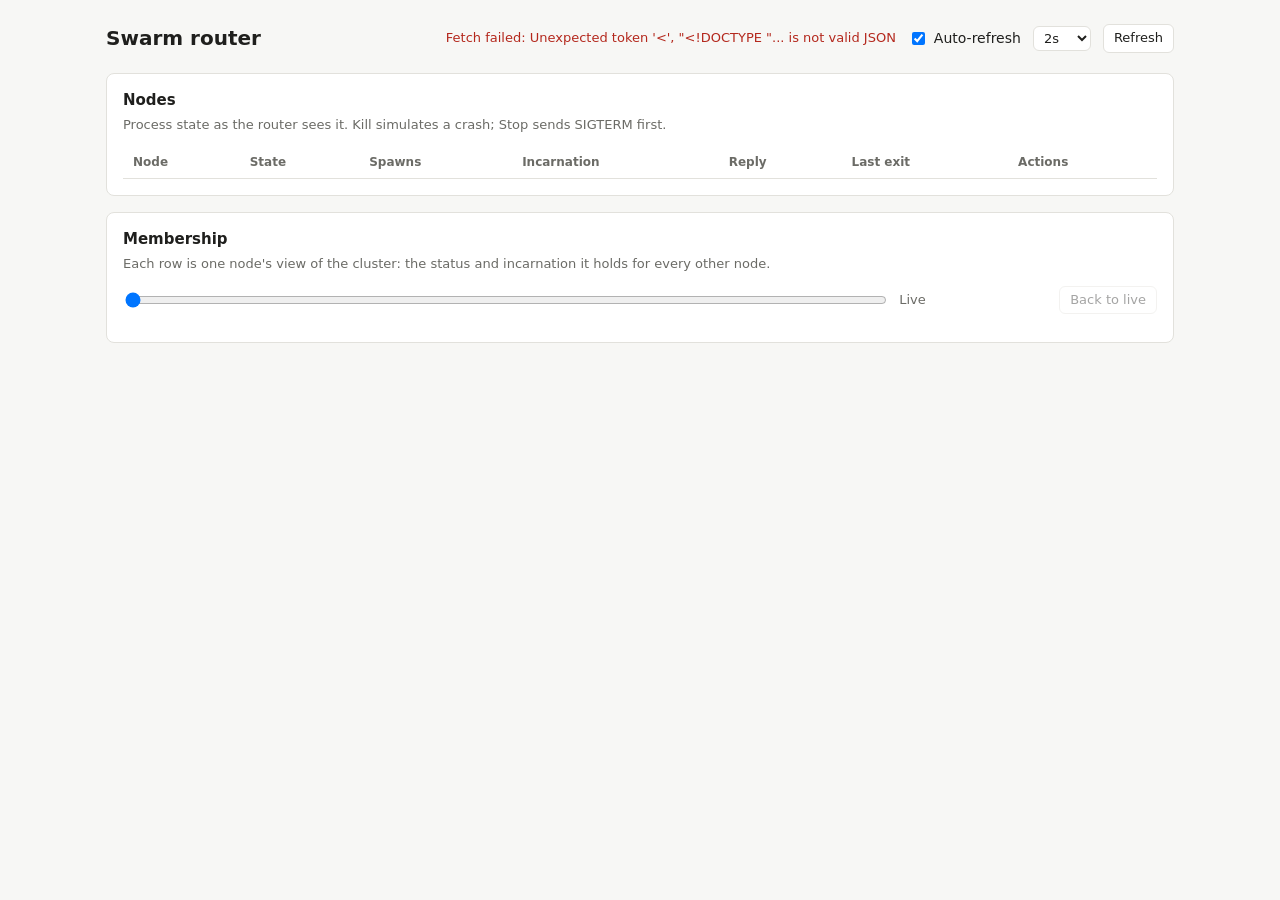
==== router/assets/admin.html @ 6a8c64b1 "Add router admin UI GET / serves a self-contained page, embedded with include_str!, that lists each " ====
<!doctype html>
<html lang="en">
<head>
<meta charset="utf-8">
<meta name="viewport" content="width=device-width, initial-scale=1">
<title>Swarm Router</title>
<style>
  :root {
    --bg: #f7f7f5;
    --surface: #ffffff;
    --text: #1f1f1d;
    --muted: #6b6b66;
    --border: #e2e1dc;
    --accent: #2f6fd6;
    --alive-bg: #e3f3e1;
    --alive-fg: #1f6b2a;
    --suspected-bg: #fbf0d6;
    --suspected-fg: #8a5a00;
    --confirmed-bg: #fbe3e1;
    --confirmed-fg: #a1261b;
    --none-bg: #f0efec;
    --danger: #b4281d;
  }
  @media (prefers-color-scheme: dark) {
    :root {
      --bg: #161615;
      --surface: #1f1f1d;
      --text: #ecebe6;
      --muted: #9c9b95;
      --border: #34332f;
      --accent: #6b9ef0;
      --alive-bg: #1d3420;
      --alive-fg: #8fd49a;
      --suspected-bg: #3a2f14;
      --suspected-fg: #f0c463;
      --confirmed-bg: #3f1d1a;
      --confirmed-fg: #f19a90;
      --none-bg: #2a2926;
      --danger: #f08378;
    }
  }
  * { box-sizing: border-box; }
  body {
    margin: 0;
    background: var(--bg);
    color: var(--text);
    font: 14px/1.45 system-ui, -apple-system, "Segoe UI", sans-serif;
  }
  main { max-width: 1100px; margin: 0 auto; padding: 24px 16px 48px; }
  header { display: flex; flex-wrap: wrap; align-items: center; gap: 12px; margin-bottom: 20px; }
  h1 { font-size: 20px; margin: 0; margin-right: auto; }
  h2 { font-size: 15px; margin: 0 0 4px; }
  .hint { color: var(--muted); margin: 0 0 12px; font-size: 13px; }
  section {
    background: var(--surface);
    border: 1px solid var(--border);
    border-radius: 8px;
    padding: 16px;
    margin-bottom: 16px;
  }
  .scroll { overflow-x: auto; }
  table { border-collapse: collapse; width: 100%; }
  th, td { text-align: left; padding: 7px 10px; border-bottom: 1px solid var(--border); white-space: nowrap; }
  th { font-weight: 600; color: var(--muted); font-size: 12px; }
  tr:last-child td { border-bottom: none; }
  .mono { font-family: ui-monospace, SFMono-Regular, Menlo, monospace; font-size: 13px; }
  .muted { color: var(--muted); }
  .badge { display: inline-block; padding: 1px 8px; border-radius: 10px; font-size: 12px; font-weight: 600; }
  .ready, .ALIVE { background: var(--alive-bg); color: var(--alive-fg); }
  .spawned, .SUSPECTED { background: var(--suspected-bg); color: var(--suspected-fg); }
  .exited, .CONFIRMED { background: var(--confirmed-bg); color: var(--confirmed-fg); }
  .unknown { background: var(--none-bg); color: var(--muted); }
  button {
    font: inherit;
    font-size: 13px;
    padding: 4px 10px;
    border-radius: 6px;
    border: 1px solid var(--border);
    background: var(--surface);
    color: var(--text);
    cursor: pointer;
  }
  button:hover:not(:disabled) { border-color: var(--accent); }
  button:disabled { opacity: 0.4; cursor: default; }
  button.danger { color: var(--danger); }
  .actions { display: flex; gap: 6px; }
  label { display: inline-flex; align-items: center; gap: 6px; }
  select { font: inherit; font-size: 13px; background: var(--surface); color: var(--text); border: 1px solid var(--border); border-radius: 6px; padding: 3px 6px; }
  #status { font-size: 13px; color: var(--muted); }
  #status.error { color: var(--danger); }
  .matrix td { text-align: center; }
  .matrix td:first-child, .matrix th:first-child { text-align: left; }
  .cell { display: inline-block; min-width: 90px; padding: 3px 6px; border-radius: 6px; font-size: 12px; }
  .cell small { opacity: 0.75; margin-left: 4px; }
  .self { border: 1px dashed var(--border); color: var(--muted); }
  .stale td:first-child::after { content: " (stale)"; color: var(--muted); font-weight: 400; }
  .history { display: flex; flex-wrap: wrap; align-items: center; gap: 10px; margin-bottom: 12px; }
  .history input[type=range] { flex: 1; min-width: 160px; }
  #viewing { font-size: 13px; color: var(--muted); min-width: 150px; }
</style>
</head>
<body>
<main>
  <header>
    <h1>Swarm router</h1>
    <span id="status">Loading…</span>
    <label><input type="checkbox" id="auto" checked> Auto-refresh</label>
    <select id="interval" aria-label="Refresh interval">
      <option value="1000">1s</option>
      <option value="2000" selected>2s</option>
      <option value="5000">5s</option>
      <option value="10000">10s</option>
    </select>
    <button id="refresh">Refresh</button>
  </header>

  <section>
    <h2>Nodes</h2>
    <p class="hint">Process state as the router sees it. Kill simulates a crash; Stop sends SIGTERM first.</p>
    <div class="scroll">
      <table>
        <thead>
          <tr><th>Node</th><th>State</th><th>Spawns</th><th>Incarnation</th><th>Reply</th><th>Last exit</th><th>Actions</th></tr>
        </thead>
        <tbody id="nodes"></tbody>
      </table>
    </div>
  </section>

  <section>
    <h2>Membership</h2>
    <p class="hint">Each row is one node's view of the cluster: the status and incarnation it holds for every other node.</p>
    <div class="history">
      <input type="range" id="scrubber" min="0" max="0" value="0" aria-label="Fetch history">
      <span id="viewing">Live</span>
      <button id="live" disabled>Back to live</button>
    </div>
    <div class="scroll">
      <table class="matrix">
        <thead id="matrix-head"></thead>
        <tbody id="matrix-body"></tbody>
      </table>
    </div>
  </section>
</main>

<script>
  // Fetches kept for the membership history. The router keeps only the latest
  // snapshot, so history lives here and is lost on reload.
  const MAX_HISTORY = 500;

  const history = [];
  let viewIndex = null; // null follows the latest fetch
  let fetching = false;
  let timer = null;

  const $ = (id) => document.getElementById(id);

  function el(tag, props = {}, ...children) {
    const node = document.createElement(tag);
    for (const [key, value] of Object.entries(props)) {
      if (key === "class") node.className = value;
      else if (key.startsWith("on")) node.addEventListener(key.slice(2), value);
      else node[key] = value;
    }
    for (const child of children) {
      if (child != null) node.append(child);
    }
    return node;
  }

  function setStatus(text, isError = false) {
    $("status").textContent = text;
    $("status").classList.toggle("error", isError);
  }

  async function refresh() {
    if (fetching) return;
    fetching = true;
    try {
      const response = await fetch("/nodes");
      const body = await response.json();
      if (!response.ok) throw new Error(body.error || response.statusText);
      history.push({ at: new Date(), nodes: body.nodes });
      if (history.length > MAX_HISTORY) {
        history.shift();
        if (viewIndex !== null) viewIndex = Math.max(0, viewIndex - 1);
      }
      setStatus("Updated " + history.at(-1).at.toLocaleTimeString());
      render();
    } catch (e) {
      setStatus("Fetch failed: " + e.message, true);
    } finally {
      fetching = false;
    }
  }

  async function act(id, action) {
    try {
      const response = await fetch(`/nodes/${encodeURIComponent(id)}/${action}`, { method: "POST" });
      if (!response.ok) {
        const body = await response.json().catch(() => ({}));
        throw new Error(body.error || response.statusText);
      }
      setStatus(`${action} ${id}: accepted`);
    } catch (e) {
      setStatus(`${action} ${id} failed: ${e.message}`, true);
    }
    // The action only starts the change; give the process a moment before looking.
    setTimeout(refresh, 300);
  }

  function describeExit(exit) {
    if (!exit) return el("span", { class: "muted" }, "—");
    const reasons = { never_ready: "never ready", killed: "killed", stopped: "stopped" };
    const how = exit.signal != null ? `signal ${exit.signal}` : exit.code != null ? `code ${exit.code}` : null;
    const what = reasons[exit.reason] || "exited on its own";
    return how ? `${what} (${how})` : what;
  }

  function describeReply(status) {
    if (!status) return el("span", { class: "muted" }, "—");
    if (status.replied) return "fresh";
    if (!status.snapshot) return el("span", { class: "muted" }, "no reply");
    const seconds = Math.round(status.snapshot_age_ms / 1000);
    return el("span", { class: "muted" }, `no reply · ${seconds}s old`);
  }

  function renderNodes(nodes) {
    const rows = nodes.map((node) => {
      const running = node.state !== "exited";
      const snapshot = node.status && node.status.snapshot;
      return el("tr", {},
        el("td", { class: "mono" }, node.id),
        el("td", {}, el("span", { class: `badge ${node.state}` }, node.state)),
        el("td", {}, String(node.spawns)),
        el("td", {}, snapshot ? String(snapshot.incarnation) : el("span", { class: "muted" }, "—")),
        el("td", {}, describeReply(node.status)),
        el("td", {}, node.state === "exited" ? describeExit(node.exit) : el("span", { class: "muted" }, "—")),
        el("td", {}, el("div", { class: "actions" },
          el("button", { disabled: !running, onclick: () => act(node.id, "stop") }, "Stop"),
          el("button", { class: "danger", disabled: !running, onclick: () => act(node.id, "kill") }, "Kill"),
          el("button", { disabled: running, onclick: () => act(node.id, "restart") }, "Restart"),
        )),
      );
    });
    $("nodes").replaceChildren(...rows);
  }

  function statusCell(member) {
    if (!member) return el("span", { class: "cell unknown" }, "not known");
    return el("span", { class: `cell ${member.type}` }, member.type.toLowerCase(), el("small", {}, `#${member.incarnation}`));
  }

  function renderMatrix(entry) {
    const ids = entry.nodes.map((node) => node.id);
    $("matrix-head").replaceChildren(el("tr", {},
      el("th", {}, "Observer"),
      ...ids.map((id) => el("th", { class: "mono" }, id)),
    ));

    const rows = entry.nodes.map((observer) => {
      const status = observer.status;
      const snapshot = status && status.snapshot;
      const row = el("tr", { class: status && !status.replied && snapshot ? "stale" : "" },
        el("td", { class: "mono" }, observer.id));
      if (!snapshot) {
        row.append(el("td", { colSpan: ids.length, class: "muted" },
          observer.state === "exited" ? "exited" : "no snapshot yet"));
        return row;
      }
      const members = new Map(snapshot.memberStatuses.map((member) => [member.address, member]));
      for (const id of ids) {
        const cell = id === observer.id
          ? el("span", { class: "cell self" }, "self", el("small", {}, `#${snapshot.incarnation}`))
          : statusCell(members.get(id));
        row.append(el("td", {}, cell));
      }
      return row;
    });
    $("matrix-body").replaceChildren(...rows);
  }

  function renderHistory() {
    const scrubber = $("scrubber");
    scrubber.max = String(Math.max(0, history.length - 1));
    scrubber.value = String(viewIndex ?? history.length - 1);
    scrubber.disabled = history.length < 2;
    $("live").disabled = viewIndex === null;
    const entry = history[viewIndex ?? history.length - 1];
    $("viewing").textContent = viewIndex === null
      ? "Live"
      : `${entry.at.toLocaleTimeString()} (${history.length - 1 - viewIndex} fetches ago)`;
  }

  function render() {
    if (history.length === 0) return;
    renderNodes(history.at(-1).nodes);
    renderMatrix(history[viewIndex ?? history.length - 1]);
    renderHistory();
  }

  function schedule() {
    clearInterval(timer);
    timer = $("auto").checked ? setInterval(refresh, Number($("interval").value)) : null;
  }

  $("refresh").addEventListener("click", refresh);
  $("auto").addEventListener("change", schedule);
  $("interval").addEventListener("change", schedule);
  $("scrubber").addEventListener("input", (event) => {
    const index = Number(event.target.value);
    viewIndex = index === history.length - 1 ? null : index;
    render();
  });
  $("live").addEventListener("click", () => {
    viewIndex = null;
    render();
  });

  refresh();
  schedule();
</script>
</body>
</html>
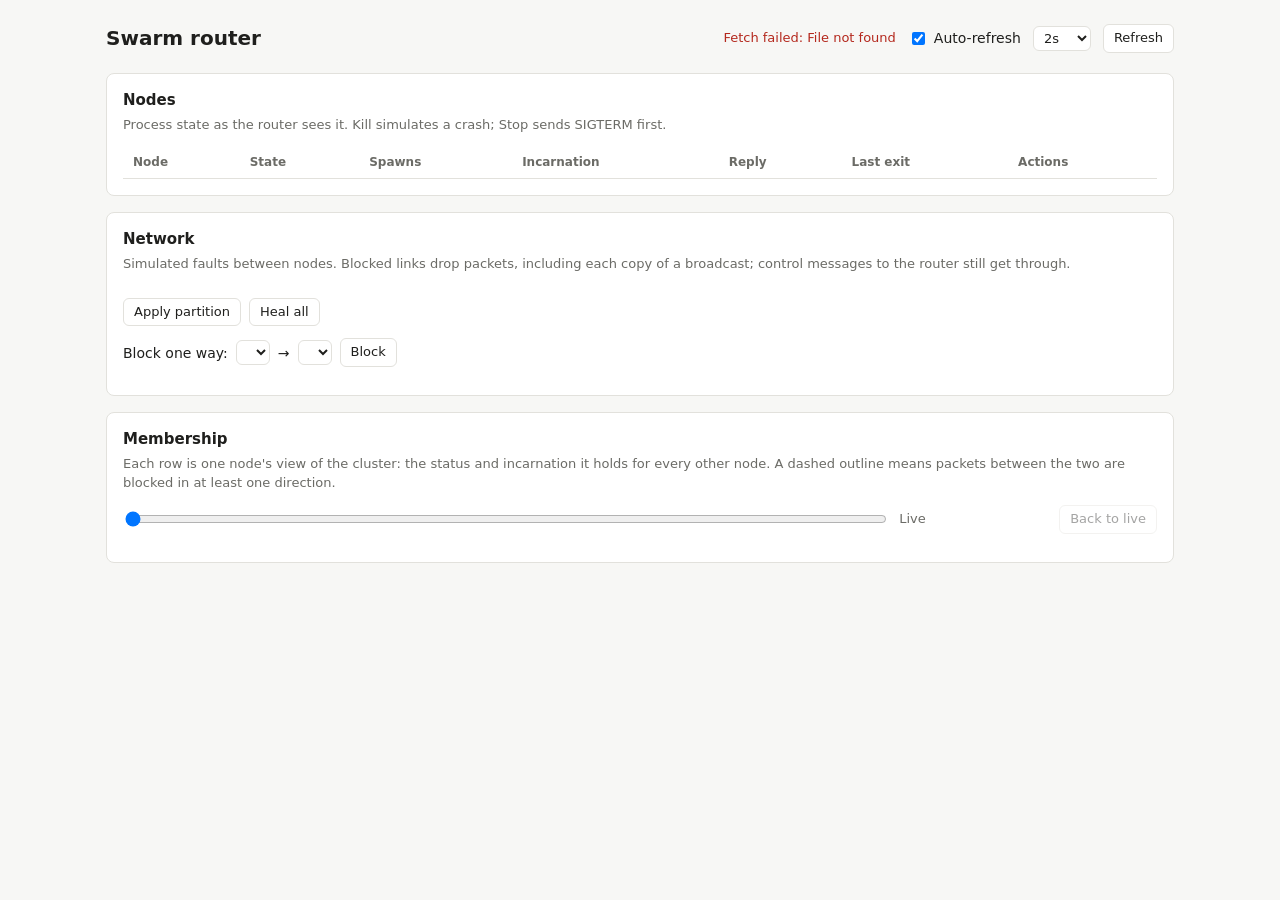
==== commit 1a2d8074: "Add simulated network partitions to the router The router keeps a set of blocked directed links and " ====
--- a/router/assets/admin.html
+++ b/router/assets/admin.html
@@ -94,6 +94,16 @@
   .cell small { opacity: 0.75; margin-left: 4px; }
   .self { border: 1px dashed var(--border); color: var(--muted); }
   .stale td:first-child::after { content: " (stale)"; color: var(--muted); font-weight: 400; }
+  .cell.cut { outline: 2px dashed var(--danger); outline-offset: 1px; }
+  .groups { display: flex; flex-wrap: wrap; gap: 8px 16px; margin-bottom: 12px; }
+  .group-picker { display: inline-flex; align-items: center; gap: 6px; }
+  .segmented { display: inline-flex; border: 1px solid var(--border); border-radius: 6px; overflow: hidden; }
+  .segmented button { border: none; border-radius: 0; padding: 3px 9px; }
+  .segmented button[aria-pressed=true] { background: var(--accent); color: var(--surface); }
+  .row { display: flex; flex-wrap: wrap; align-items: center; gap: 8px; margin-bottom: 12px; }
+  .links { list-style: none; margin: 0; padding: 0; }
+  .links li { display: flex; align-items: center; gap: 10px; padding: 5px 0; border-bottom: 1px solid var(--border); }
+  .links li:last-child { border-bottom: none; }
   .history { display: flex; flex-wrap: wrap; align-items: center; gap: 10px; margin-bottom: 12px; }
   .history input[type=range] { flex: 1; min-width: 160px; }
   #viewing { font-size: 13px; color: var(--muted); min-width: 150px; }
@@ -128,8 +138,26 @@
   </section>
 
   <section>
+    <h2>Network</h2>
+    <p class="hint">Simulated faults between nodes. Blocked links drop packets, including each copy of a broadcast; control messages to the router still get through.</p>
+    <div class="groups" id="groups"></div>
+    <div class="row">
+      <button id="apply-partition">Apply partition</button>
+      <button id="heal">Heal all</button>
+    </div>
+    <div class="row">
+      <span>Block one way:</span>
+      <select id="block-source" aria-label="Source"></select>
+      <span>→</span>
+      <select id="block-target" aria-label="Target"></select>
+      <button id="block">Block</button>
+    </div>
+    <ul class="links" id="blocked"></ul>
+  </section>
+
+  <section>
     <h2>Membership</h2>
-    <p class="hint">Each row is one node's view of the cluster: the status and incarnation it holds for every other node.</p>
+    <p class="hint">Each row is one node's view of the cluster: the status and incarnation it holds for every other node. A dashed outline means packets between the two are blocked in at least one direction.</p>
     <div class="history">
       <input type="range" id="scrubber" min="0" max="0" value="0" aria-label="Fetch history">
       <span id="viewing">Live</span>
@@ -153,6 +181,10 @@
   let viewIndex = null; // null follows the latest fetch
   let fetching = false;
   let timer = null;
+  // The partition being edited: node ID → group index. Kept locally, not read back
+  // from the router, which only knows blocked links.
+  const groupOf = new Map();
+  const GROUPS = ["A", "B", "C", "D"];
 
   const $ = (id) => document.getElementById(id);
 
@@ -161,6 +193,7 @@
     for (const [key, value] of Object.entries(props)) {
       if (key === "class") node.className = value;
       else if (key.startsWith("on")) node.addEventListener(key.slice(2), value);
+      else if (key.includes("-")) node.setAttribute(key, value);
       else node[key] = value;
     }
     for (const child of children) {
@@ -178,10 +211,8 @@
     if (fetching) return;
     fetching = true;
     try {
-      const response = await fetch("/nodes");
-      const body = await response.json();
-      if (!response.ok) throw new Error(body.error || response.statusText);
-      history.push({ at: new Date(), nodes: body.nodes });
+      const [nodes, network] = await Promise.all([getJson("/nodes"), getJson("/network")]);
+      history.push({ at: new Date(), nodes: nodes.nodes, blocked: network.blocked });
       if (history.length > MAX_HISTORY) {
         history.shift();
         if (viewIndex !== null) viewIndex = Math.max(0, viewIndex - 1);
@@ -193,6 +224,38 @@
     } finally {
       fetching = false;
     }
+  }
+
+  async function getJson(url, options) {
+    const response = await fetch(url, options);
+    const body = await response.json().catch(() => ({}));
+    if (!response.ok) throw new Error(body.error || response.statusText);
+    return body;
+  }
+
+  async function changeNetwork(description, url, options) {
+    try {
+      await getJson(url, options);
+      setStatus(description);
+    } catch (e) {
+      setStatus(`${description} failed: ${e.message}`, true);
+    }
+    refresh();
+  }
+
+  function applyPartition() {
+    const ids = history.at(-1).nodes.map((node) => node.id);
+    const groups = GROUPS.map((_, index) => ids.filter((id) => (groupOf.get(id) ?? 0) === index))
+      .filter((group) => group.length > 0);
+    changeNetwork("Partition applied", "/network/partition", {
+      method: "PUT",
+      headers: { "content-type": "application/json" },
+      body: JSON.stringify({ groups }),
+    });
+  }
+
+  function linkUrl(source, target) {
+    return `/network/links/${encodeURIComponent(source)}/${encodeURIComponent(target)}`;
   }
 
   async function act(id, action) {
@@ -247,6 +310,35 @@
     $("nodes").replaceChildren(...rows);
   }
 
+  function renderNetwork(entry) {
+    const ids = entry.nodes.map((node) => node.id);
+
+    $("groups").replaceChildren(...ids.map((id) => el("span", { class: "group-picker" },
+      el("span", { class: "mono" }, id),
+      el("span", { class: "segmented" }, ...GROUPS.map((name, index) => el("button", {
+        "aria-pressed": String((groupOf.get(id) ?? 0) === index),
+        onclick: () => { groupOf.set(id, index); renderNetwork(history.at(-1)); },
+      }, name))),
+    )));
+
+    for (const select of [$("block-source"), $("block-target")]) {
+      const current = select.value;
+      select.replaceChildren(...ids.map((id) => el("option", { value: id }, id)));
+      if (ids.includes(current)) select.value = current;
+    }
+    if ($("block-source").value === $("block-target").value && ids.length > 1) {
+      $("block-target").value = ids.find((id) => id !== $("block-source").value);
+    }
+
+    const items = entry.blocked.map((link) => el("li", {},
+      el("span", { class: "mono" }, `${link.source} → ${link.target}`),
+      el("span", { class: "muted" }, `${link.dropped} dropped`),
+      el("button", { onclick: () => changeNetwork(`Unblocked ${link.source} → ${link.target}`,
+        linkUrl(link.source, link.target), { method: "DELETE" }) }, "Unblock"),
+    ));
+    $("blocked").replaceChildren(...(items.length ? items : [el("li", { class: "muted" }, "No blocked links: every packet is delivered.")]));
+  }
+
   function statusCell(member) {
     if (!member) return el("span", { class: "cell unknown" }, "not known");
     return el("span", { class: `cell ${member.type}` }, member.type.toLowerCase(), el("small", {}, `#${member.incarnation}`));
@@ -270,10 +362,16 @@
         return row;
       }
       const members = new Map(snapshot.memberStatuses.map((member) => [member.address, member]));
+      const cut = new Set(entry.blocked.flatMap((link) =>
+        link.source === observer.id ? [link.target] : link.target === observer.id ? [link.source] : []));
       for (const id of ids) {
         const cell = id === observer.id
           ? el("span", { class: "cell self" }, "self", el("small", {}, `#${snapshot.incarnation}`))
           : statusCell(members.get(id));
+        if (cut.has(id)) {
+          cell.classList.add("cut");
+          cell.title = "Packets between these nodes are blocked";
+        }
         row.append(el("td", {}, cell));
       }
       return row;
@@ -296,6 +394,7 @@
   function render() {
     if (history.length === 0) return;
     renderNodes(history.at(-1).nodes);
+    renderNetwork(history.at(-1));
     renderMatrix(history[viewIndex ?? history.length - 1]);
     renderHistory();
   }
@@ -306,6 +405,13 @@
   }
 
   $("refresh").addEventListener("click", refresh);
+  $("apply-partition").addEventListener("click", applyPartition);
+  $("heal").addEventListener("click", () => changeNetwork("Network healed", "/network", { method: "DELETE" }));
+  $("block").addEventListener("click", () => {
+    const source = $("block-source").value;
+    const target = $("block-target").value;
+    changeNetwork(`Blocked ${source} → ${target}`, linkUrl(source, target), { method: "PUT" });
+  });
   $("auto").addEventListener("change", schedule);
   $("interval").addEventListener("change", schedule);
   $("scrubber").addEventListener("input", (event) => {
